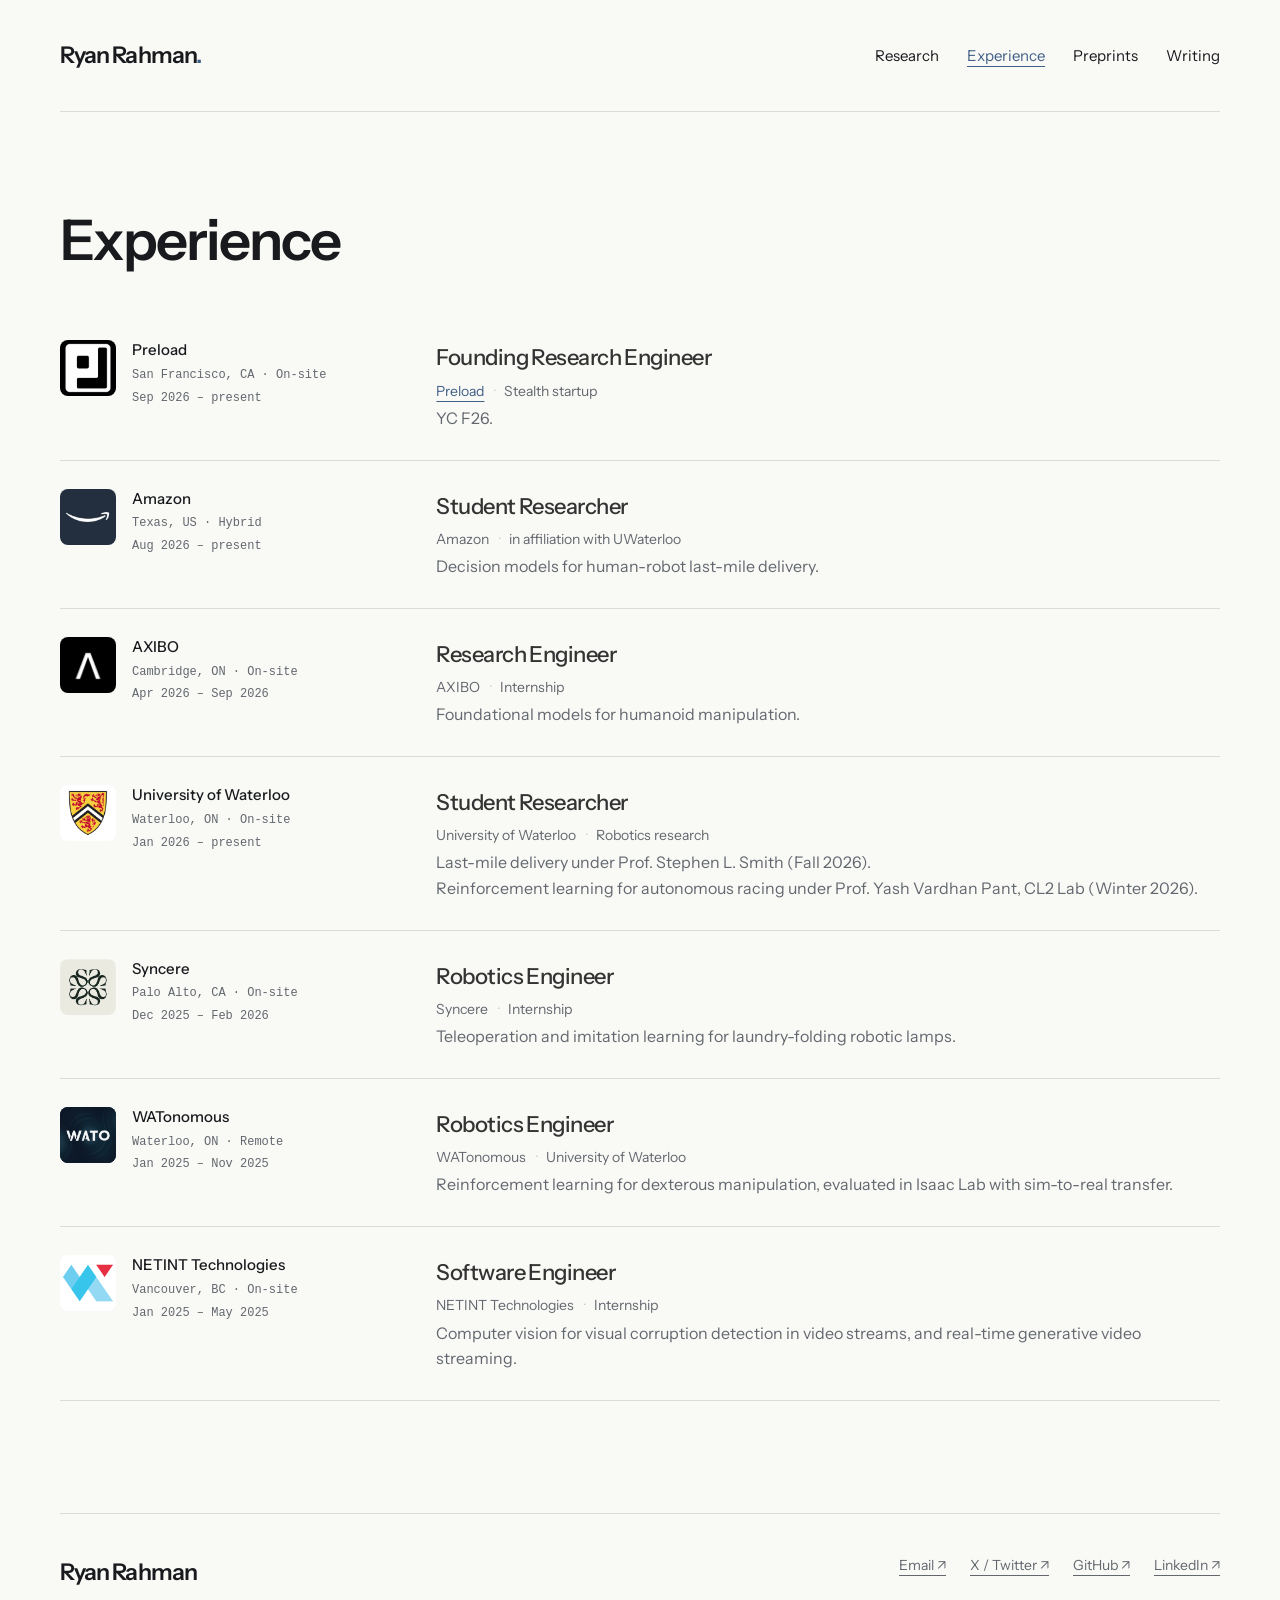
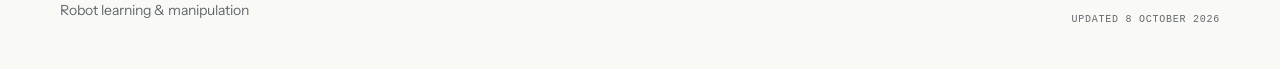
==== experience.html @ 13fdad09 "Install and configure Vercel Web Analytics ## Vercel Web Analytics Installation  Successfully instal" ====
<!doctype html>
<html lang="en">
<head>
<meta charset="utf-8">
<meta name="viewport" content="width=device-width, initial-scale=1"><title>Experience · Ryan Rahman</title>
<meta name="description" content="Ryan Rahman, robot learning researcher working on long-horizon manipulation, post-training, and force-aware manipulation. Founding Research Engineer at Preload and accelerated MASc researcher at Waterloo.">
<link rel="preconnect" href="https://fonts.googleapis.com">
<link rel="preconnect" href="https://fonts.gstatic.com" crossorigin>
<link href="https://fonts.googleapis.com/css2?family=Instrument+Sans:wght@400;500;600;700&display=swap" rel="stylesheet">
<link rel="stylesheet" href="assets/legacy.css">
<link rel="stylesheet" href="assets/site.css">
<script>
  window.va = window.va || function () { (window.vaq = window.vaq || []).push(arguments); };
</script>
<script defer src="/_vercel/insights/script.js"></script>
</head>
<body><a class="skip-link" href="#main">Skip to content</a>
<div class="site-shell">
<header class="site-header"><a class="home-link" href="index.html" aria-label="Ryan Rahman home">Ryan Rahman<span class="brand-dot">.</span></a>
<nav aria-label="Main navigation"><a href="research.html">Research</a><a href="experience.html" aria-current="page">Experience</a><a href="preprints.html">Preprints</a><a href="writing.html">Writing</a></nav>
</header>
<main id="main">
<div class="collection-intro"><h1 id="page-title">Experience</h1></div><section id="experience" class="content-section standalone-content" aria-labelledby="page-title">


      <div class="entry">
        <div class="sidenote company-meta"><span class="company-logo preload"><img src="assets/logos/preload.png" alt="" width="56" height="56" loading="lazy"></span><div><b>Preload</b><br>San Francisco, CA · On-site<br>Sep 2026 – present</div></div>
        <p class="role">Founding Research Engineer</p>
        <p class="org"><a href="https://preload.ai/" target="_blank" rel="noopener">Preload</a> <span class="dot">·</span> Stealth startup</p>
        <p class="desc">YC F26.</p>
      </div>

      <div class="entry">
        <div class="sidenote company-meta"><span class="company-logo amazon"><img src="assets/logos/amazon.png" alt="" width="56" height="56" loading="lazy"></span><div><b>Amazon</b><br>Texas, US · Hybrid<br>Aug 2026 – present</div></div>
        <p class="role">Student Researcher</p>
        <p class="org">Amazon <span class="dot">·</span> in affiliation with UWaterloo</p>
        <p class="desc">Decision models for human-robot last-mile delivery.</p>
      </div>

      <div class="entry">
        <div class="sidenote company-meta"><span class="company-logo axibo"><img src="assets/logos/axibo-mark.png" alt="" width="56" height="56" loading="lazy"></span><div><b>AXIBO</b><br>Cambridge, ON · On-site<br>Apr 2026 – Sep 2026</div></div>
        <p class="role">Research Engineer</p>
        <p class="org">AXIBO <span class="dot">·</span> Internship</p>
        <p class="desc">Foundational models for humanoid manipulation.</p>
      </div>

      <div class="entry">
        <div class="sidenote company-meta"><span class="company-logo waterloo"><img src="assets/logos/waterloo.png" alt="" width="56" height="56" loading="lazy"></span><div><b>University of Waterloo</b><br>Waterloo, ON · On-site<br>Jan 2026 – present</div></div>
        <p class="role">Student Researcher</p>
        <p class="org">University of Waterloo <span class="dot">·</span> Robotics research</p>
        <p class="desc">Last-mile delivery under Prof. Stephen L. Smith (Fall 2026).<br>Reinforcement learning for autonomous racing under Prof. Yash Vardhan Pant, CL2 Lab (Winter 2026).</p>
      </div>

      <div class="entry">
        <div class="sidenote company-meta"><span class="company-logo syncere"><img src="assets/logos/syncere.png" alt="" width="56" height="56" loading="lazy"></span><div><b>Syncere</b><br>Palo Alto, CA · On-site<br>Dec 2025 – Feb 2026</div></div>
        <p class="role">Robotics Engineer</p>
        <p class="org">Syncere <span class="dot">·</span> Internship</p>
        <p class="desc">Teleoperation and imitation learning for laundry-folding robotic lamps.</p>
      </div>

      <div class="entry">
        <div class="sidenote company-meta"><span class="company-logo watonomous"><img src="assets/logos/watonomous.png" alt="" width="56" height="56" loading="lazy"></span><div><b>WATonomous</b><br>Waterloo, ON · Remote<br>Jan 2025 – Nov 2025</div></div>
        <p class="role">Robotics Engineer</p>
        <p class="org">WATonomous <span class="dot">·</span> University of Waterloo</p>
        <p class="desc">Reinforcement learning for dexterous manipulation, evaluated in Isaac Lab with sim-to-real transfer.</p>
      </div>

      <div class="entry">
        <div class="sidenote company-meta"><span class="company-logo netint"><img src="assets/logos/netint.png" alt="" width="56" height="56" loading="lazy"></span><div><b>NETINT Technologies</b><br>Vancouver, BC · On-site<br>Jan 2025 – May 2025</div></div>
        <p class="role">Software Engineer</p>
        <p class="org">NETINT Technologies <span class="dot">·</span> Internship</p>
        <p class="desc">Computer vision for visual corruption detection in video streams, and real-time generative video streaming.</p>
      </div>
    </section></main>
<footer class="site-footer">
<div><a class="home-link" href="index.html">Ryan Rahman</a>
<p>Robot learning &amp; manipulation</p>
</div>
<div class="footer-links"><a href="mailto:r8rahman@uwaterloo.ca">Email ↗</a><a href="https://x.com/ryanrahman360">X / Twitter ↗</a><a href="https://github.com/ryanrahman27">GitHub ↗</a><a href="https://www.linkedin.com/in/ryan-rahman27/">LinkedIn ↗</a><span class="eyebrow">Updated 8 October 2026</span>
</div>
</footer>
</div>

</body>
</html>
---- assets/legacy.css ----
:root{
    --bg:#ffffff; --text:#333333; --muted:#777777; --soft:#f7f7f7;
    --rule:#e5e5e5; --link:#337ab7; --link-h:#23527c;
    --sans:'Montserrat','Helvetica Neue',Arial,sans-serif;
    --mono:'SFMono-Regular','Consolas','Liberation Mono',Menlo,monospace;
    --w:730px;
  }
  *,*::before,*::after{ box-sizing:border-box; }
  html{ -webkit-text-size-adjust:100%; scroll-behavior:smooth; }
  @media (prefers-reduced-motion:reduce){ html{ scroll-behavior:auto; } }
  body{
    margin:0; background:var(--bg); color:var(--text);
    font-family:var(--sans); font-size:15px; line-height:1.6;
    -webkit-font-smoothing:antialiased; text-rendering:optimizeLegibility;
  }
  a{ color:var(--link); text-decoration:none; }
  a:hover{ color:var(--link-h); text-decoration:underline; }
  img{ max-width:100%; }
  b,strong{ font-weight:600; }

  .page{ max-width:var(--w); margin:0 auto; padding:20px 15px 40px; }

  /* ---------- Header (brand + nav) ---------- */
  .header{
    display:flex; justify-content:space-between; align-items:baseline;
    flex-wrap:wrap; gap:.4rem 1rem;
    border-bottom:1px solid var(--rule); padding-bottom:12px; margin-bottom:26px;
  }
  .brand{ font-size:22px; font-weight:500; color:#333; margin:0; line-height:40px; letter-spacing:.01em; }
  .tabs{ display:flex; flex-wrap:wrap; gap:2px; }
  .tab{
    font-family:var(--sans); font-size:12px; font-weight:500; letter-spacing:.05em;
    text-transform:uppercase; color:var(--link); background:none; border:0; cursor:pointer;
    padding:8px 12px; border-radius:4px; line-height:1; transition:background .15s,color .15s;
  }
  .tab:hover{ color:var(--link-h); background:var(--soft); text-decoration:none; }
  .tab[aria-selected="true"]{ color:#fff; background:var(--link); }
  .tab:focus-visible{ outline:2px solid var(--link); outline-offset:2px; }

  /* ---------- Intro (bio) ---------- */
  .intro{ margin-bottom:38px; }
  .subtitle{ font-size:16px; color:var(--muted); margin:0 0 1.3rem; }
  .abstract{ margin:0; }
  .abstract p{ margin:0; line-height:1.7; }
  .byline{ display:flex; flex-wrap:wrap; align-items:baseline; gap:.3rem .8rem; font-size:13.5px; color:var(--muted); margin-top:1.5rem; }
  .byline .sep{ color:#ccc; }
  .byline .affil{ color:var(--muted); }

  /* ---------- About ---------- */
  .about{ display:flex; gap:1.8rem; align-items:flex-start; }
  .about-photo{ flex:0 0 210px; width:210px; height:auto; border:1px solid var(--rule); border-radius:4px; display:block; }
  .about-text{ flex:1 1 0; min-width:0; }
  .about-text .subtitle{ margin-top:0; }
  @media (max-width:36rem){ .about{ flex-direction:column; gap:1.2rem; } .about-photo{ width:170px; flex-basis:auto; } }

  /* ---------- Sections / panels ---------- */
  main{ margin:0; }
  section.panel{ margin-top:1.6rem; }
  section.panel[hidden]{ display:none; }
  section.panel > p:first-child{ margin-top:0; }
  p{ margin:0 0 1rem; }

  h2.section{ font-size:20px; font-weight:500; color:#333; border-bottom:1px solid var(--rule); padding-bottom:6px; margin:0 0 18px; }
  h2.section .no{ color:var(--link); font-weight:500; margin-right:.4rem; }
  h3.sub{ font-size:18px; font-weight:600; color:#333; margin:30px 0 8px; line-height:1.3; }
  h3.sub:first-of-type{ margin-top:6px; }
  h3.sub .no{ color:var(--link); font-weight:600; margin-right:.45rem; }
  a.ref{ color:var(--link); }

  /* ---------- Experience entries ---------- */
  .entry{ margin-bottom:22px; }
  .entry .role{ font-size:16px; font-weight:600; color:#333; margin:0; }
  .entry .org{ font-size:13px; color:var(--muted); margin:2px 0 6px; }
  .entry .org .dot{ color:#ccc; margin:0 .4rem; }
  .entry .desc{ margin:4px 0 0; }
  .sidenote{ display:block; font-size:12px; color:var(--muted); line-height:1.5; margin:0 0 3px; }
  .sidenote b{ color:#555; font-weight:600; }
  ul.tight{ margin:.3rem 0 0; padding-left:1.15rem; }
  ul.tight li{ margin-bottom:.4rem; }
  ul.tight li::marker{ color:#bbb; }

  /* ---------- Figures / diagrams ---------- */
  figure{ margin:20px 0; }
  .plate{ background:var(--soft); border:1px solid var(--rule); border-radius:4px; padding:18px 16px; overflow-x:auto; }
  figcaption{ font-size:13px; color:var(--muted); margin-top:8px; line-height:1.5; }
  figcaption b{ color:#555; font-weight:600; }
  figure video.vid{ width:100%; height:auto; display:block; border:1px solid var(--rule); border-radius:4px; background:#000; }
  .flow{ display:flex; align-items:stretch; gap:.5rem; min-width:max-content; }
  .flow.col{ flex-direction:column; min-width:0; }
  .node{ flex:1 1 0; min-width:8.5rem; background:#fff; border:1px solid var(--rule); border-radius:4px; padding:.65rem .7rem; display:flex; flex-direction:column; gap:.15rem; justify-content:center; }
  .node .t{ font-size:13px; font-weight:600; color:#333; line-height:1.2; }
  .node .d{ font-family:var(--mono); font-size:10px; color:var(--muted); line-height:1.35; }
  .node.accent{ border-color:var(--link); }
  .node.accent .t{ color:var(--link); }
  .node.frozen{ background:#eee; border-style:dashed; }
  .arrow{ align-self:center; color:#bbb; font-size:1rem; flex:0 0 auto; }

  .photo-row{ display:grid; grid-template-columns:1fr 1fr; gap:.7rem; }
  .photo-row img{ width:100%; height:auto; display:block; border:1px solid var(--rule); border-radius:4px; background:var(--soft); }
  @media (max-width:34rem){ .photo-row{ grid-template-columns:1fr; } }

  /* ---------- Stat row ---------- */
  .stats{ display:grid; grid-template-columns:repeat(auto-fit,minmax(7rem,1fr)); gap:0; margin:16px 0 0; border:1px solid var(--rule); border-radius:4px; overflow:hidden; }
  .stat{ padding:12px 14px; background:var(--soft); border-right:1px solid var(--rule); }
  .stat:last-child{ border-right:0; }
  .stat .v{ font-size:16px; font-weight:600; color:#333; }
  .stat .k{ font-size:11px; text-transform:uppercase; letter-spacing:.06em; color:var(--muted); margin-top:2px; }

  /* ---------- Preprints ---------- */
  .preprint{ border:1px solid var(--rule); border-radius:4px; padding:18px 20px; margin:0 0 16px; background:#fff; }
  .preprint .status{ font-size:11px; text-transform:uppercase; letter-spacing:.08em; color:var(--link); margin:0 0 8px; }
  .preprint h3{ font-size:17px; font-weight:600; color:#333; margin:0 0 8px; line-height:1.3; }
  .preprint .q{ font-style:italic; color:var(--muted); margin:0 0 10px; }
  .preprint p.body{ font-size:14px; margin:0 0 12px; }
  .tags{ display:flex; flex-wrap:wrap; gap:6px; }
  .tag{ font-size:11px; color:var(--muted); border:1px solid var(--rule); border-radius:3px; padding:2px 8px; }
  .readlink{ font-size:13px; font-weight:500; color:var(--link); }
  .readlink:hover{ text-decoration:underline; }

  /* ---------- Discussion (collapsible) ---------- */
  details.post{ border:1px solid var(--rule); border-radius:4px; background:#fff; margin-bottom:10px; overflow:hidden; }
  details.post > summary{ cursor:pointer; list-style:none; padding:14px 92px 14px 16px; position:relative; transition:background .15s; }
  details.post > summary::-webkit-details-marker{ display:none; }
  details.post > summary:hover{ background:var(--soft); }
  details.post > summary:focus-visible{ outline:2px solid var(--link); outline-offset:-2px; }
  details.post > summary::after{ content:"Read"; position:absolute; right:16px; top:15px; font-size:11px; letter-spacing:.06em; text-transform:uppercase; color:var(--link); }
  details.post[open] > summary::after{ content:"Close"; }
  details.post[open] > summary{ border-bottom:1px solid var(--rule); }
  .post-meta{ font-size:11px; text-transform:uppercase; letter-spacing:.08em; color:var(--muted); margin:0; }
  .post-title{ font-size:16px; font-weight:600; color:#333; margin:3px 0 0; line-height:1.3; }
  .post-inner{ padding:16px; }
  details.post > .post-inner{ display:none; }
  details.post[open] > .post-inner{ display:block; }
  a.paper-card{ display:block; border:1px solid var(--rule); border-radius:4px; padding:12px 14px; margin:0 0 16px; background:var(--soft); transition:border-color .15s; }
  a.paper-card:hover{ border-color:var(--link); text-decoration:none; }
  .pc-label{ display:block; font-size:10px; text-transform:uppercase; letter-spacing:.1em; color:var(--link); margin-bottom:4px; }
  .pc-title{ display:block; font-weight:600; color:#333; font-size:15px; line-height:1.3; }
  .pc-meta{ display:block; font-size:12px; color:var(--muted); margin-top:4px; }
  .pipeline{ font-family:var(--mono); font-size:12.5px; color:#333; background:var(--soft); border:1px solid var(--rule); border-radius:4px; padding:10px 12px; margin:0 0 1rem; overflow-x:auto; white-space:nowrap; }
  ul.roles{ list-style:none; padding:0; margin:0 0 1rem; }
  ul.roles li{ font-size:14px; margin-bottom:5px; }
  ul.roles b{ color:var(--link); font-weight:600; }
  ul.roles .ar{ color:#bbb; margin:0 .3rem; }
  .mono{ font-family:var(--mono); font-size:.9em; }

  /* ---------- Footer ---------- */
  footer{ margin-top:40px; padding-top:16px; border-top:1px solid var(--rule); color:var(--muted); font-size:13px; display:flex; flex-wrap:wrap; justify-content:space-between; gap:.3rem 1rem; }
  footer a{ color:var(--muted); }
  footer a:hover{ color:var(--link); }

  ::selection{ background:rgba(51,122,183,.22); }
---- assets/site.css ----
:root{--bg:#f9f9f6;--text:#181a1d;--muted:#63686f;--soft:#eeefeb;--rule:#d9ddd9;--link:#405f86;--link-h:#263f60;--sans:'Instrument Sans',Arial,sans-serif;--w:1160px}

body{font-size:18px;line-height:1.6}
a{text-decoration:underline;text-underline-offset:5px;text-decoration-thickness:1px;transition:color .18s,background .18s}
a:focus-visible,summary:focus-visible,video:focus-visible{outline:2px solid var(--link);outline-offset:6px}
h1,h2,h3{color:var(--text);line-height:1.15;letter-spacing:-.035em}
p{max-width:70ch}
h1{font-size:72px;font-weight:600;margin:24px 0}
h2{font-size:32px;font-weight:500;margin:0}
h3{font-size:28px;font-weight:500;margin:0 0 16px}
.site-shell{max-width:1280px;padding:0 60px;margin:auto}
.site-header{display:flex;justify-content:space-between;align-items:center;gap:24px;min-height:112px;border-bottom:1px solid var(--rule)}
.home-link{font-size:23px;font-weight:600;color:var(--text);text-decoration:none;letter-spacing:-.04em}
.brand-dot{color:var(--link)}
.site-header nav{display:flex;gap:28px;flex-wrap:wrap}
.site-header nav a{font-size:15px;color:var(--text);text-decoration:none;padding:12px 0}
.site-header nav a:hover,.site-header nav a[aria-current]{color:var(--link);text-decoration:underline}
.eyebrow{font:12px/1.6 var(--mono);text-transform:uppercase;letter-spacing:.075em;color:var(--muted);margin:0 0 16px}
.hero{padding:80px 0 0}
.hero-layout{display:grid;grid-template-columns:minmax(0,1fr) 240px;gap:56px;align-items:start}
.hero-intro{font-size:26px;line-height:1.45;letter-spacing:-.025em;color:var(--muted);max-width:680px;margin:0 0 20px}
.hero-affiliation{font-size:15px;max-width:680px;color:var(--muted)}
.portrait{width:240px;height:240px;object-fit:cover;object-position:center 20%;justify-self:end;margin-top:34px}
.hero-actions{display:flex;gap:32px;align-items:center;margin:32px 0 56px}
.hero-actions a{font-size:17px;font-weight:500;color:var(--text);padding:8px 0}
.hero-actions a:first-child{color:var(--link)}
.hero-actions span{margin-left:6px}
.file-type{font:10px var(--mono);color:var(--muted)}
.affiliations{display:grid;grid-template-columns:1fr 1fr;gap:48px;border-top:1px solid var(--rule);padding-top:32px}
.affiliations h2{font-size:21px;font-weight:600;margin-bottom:8px;letter-spacing:-.02em}
.affiliations .eyebrow{margin-bottom:12px}
.affiliations p:last-child{font-size:16px;color:var(--muted);margin:0}
.content-section{margin-top:112px;scroll-margin-top:32px}
.section-heading{display:flex;gap:20px;align-items:baseline;border-bottom:1px solid var(--rule);padding-bottom:24px;margin-bottom:0}
.section-heading .eyebrow{margin:0;color:var(--link)}
.section-heading>a{margin-left:auto;font-size:14px;white-space:nowrap}
.work-row{display:grid;grid-template-columns:40% 1fr;gap:64px;align-items:center;padding:40px 0;border-bottom:1px solid var(--rule)}
.work-media{display:block;margin:0;min-width:0}
.work-media img,.work-media video{display:block;width:100%;height:auto;aspect-ratio:16/10;object-fit:cover;background:var(--soft)}
.work-media figcaption{font-size:12px;margin-top:8px}
.work-copy h3 a{color:var(--text);text-decoration:none}
.work-copy h3 a:hover{text-decoration:underline}
.work-copy p{font-size:17px;color:var(--muted);margin-bottom:16px}
.work-copy .eyebrow{font-size:11px;letter-spacing:.04em}
.work-copy .work-note{font-size:13px}
.text-link{font-size:15px;display:inline-block;padding:8px 0;margin-right:24px}
.entry{display:grid;grid-template-columns:29% 1fr;column-gap:40px;row-gap:4px;padding:28px 0;border-bottom:1px solid var(--rule);margin:0}
.entry .sidenote{grid-column:1;grid-row:1/4;font:12px/1.9 var(--mono)}
.entry .sidenote b{font:500 15px var(--sans);display:inline-block;margin-bottom:4px;color:var(--text)}
.entry .role{grid-column:2;font-size:22px;font-weight:500;letter-spacing:-.025em}
.entry .org,.entry .desc{grid-column:2;margin:0}
.entry .org{font-size:14px}
.entry .desc{font-size:16px;color:var(--muted)}
.preprint{background:transparent;border:0;border-bottom:1px solid var(--rule);border-radius:0;padding:32px 0;margin:0}
.preprint h3{font-size:25px;font-weight:500;max-width:850px}
.preprint .status{font:12px/1.6 var(--mono);color:var(--link)}
.preprint p.body,.preprint .q{font-size:16px;max-width:75ch}
.preprint .q{font-style:normal}
.preprint p.body{color:var(--muted)}
.tags{margin:20px 0 0}
.tag{border:0;padding:0 16px 0 0;font:11px/1.6 var(--mono)}
.readlink{font-size:15px}
#preprints>.section-heading+p{margin-top:24px;font-size:16px;color:var(--muted)}
details.post{background:transparent;border:0;border-bottom:1px solid var(--rule);border-radius:0;margin:0}
details.post>summary{padding:28px 76px 28px 0}
details.post>summary::after{right:0;top:33px;font:11px var(--mono)}
.post-title{font-size:22px;font-weight:500;margin-top:10px}
.post-meta{font:11px/1.5 var(--mono)}
.post-inner{max-width:850px;padding:24px 0 32px}
.post-body{font-size:17px}
.post-body p{max-width:70ch}
.paper-card{max-width:70ch}
.site-footer{margin:112px 0 0;padding:40px 0;align-items:start;font-size:14px}
.site-footer p{margin:8px 0}
.footer-links{display:flex;gap:24px;flex-wrap:wrap;justify-content:flex-end;max-width:400px}
.footer-links .eyebrow{flex-basis:100%;text-align:right;margin:12px 0 0;font-size:10px}
.skip-link{position:absolute;left:24px;top:-100px;padding:12px;background:var(--bg);z-index:5}
.skip-link:focus{top:12px}
.collection-intro{padding-top:72px}
.collection-intro h1{font-size:56px}
.collection-intro p:not(.eyebrow){max-width:650px;color:var(--muted)}
.collection-intro+.content-section{margin-top:64px}
.collection-intro+.content-section>p{margin-top:28px;max-width:75ch}
h3.sub{font-size:29px;font-weight:500;margin:64px 0 16px}
h3.sub:first-of-type{margin-top:40px}
.content-section>.sidenote{margin:0 0 24px}
.content-section>p{max-width:75ch}
.photo-row img{object-fit:contain;max-height:420px}
.stats{border-radius:0}
.plate,.node{border-radius:0}
.collection-intro~.content-section .section-heading h2{font-size:28px}
#rocky{scroll-margin-top:30px}
::selection{background:#dce4ed}

@media(min-width:1600px){.hero{padding-top:96px}
}

@media(max-width:900px){.site-shell{padding:0 32px}
.site-header nav{gap:20px}
.hero-layout{grid-template-columns:minmax(0,1fr) 180px;gap:24px}.portrait{width:180px;height:180px}
h1{font-size:60px}
.hero-intro{font-size:23px}
.work-row{gap:32px;grid-template-columns:42% 1fr}
.work-copy h3{font-size:24px}
.entry{grid-template-columns:32% 1fr;gap:8px 24px}
}

@media(max-width:600px){body{font-size:17px}
.site-shell{padding:0 22px}
.site-header{display:block;padding:24px 0 12px;min-height:0}
.home-link{font-size:21px}
.site-header nav{justify-content:space-between;gap:8px;margin-top:12px}
.site-header nav a{font-size:13px;padding:12px 0}
.hero{padding-top:48px}
.hero-layout{display:block}
.portrait{display:block;width:160px;height:160px;margin:0 0 32px}
h1{font-size:44px;letter-spacing:-.045em;margin:20px 0 24px}
.hero-intro{font-size:21px;line-height:1.5}
.hero-affiliation{font-size:14px;margin-top:24px}
.hero-actions{gap:26px;margin:24px 0 40px}
.hero-actions a{font-size:16px}
.affiliations{grid-template-columns:1fr;gap:28px;padding-top:28px}
.affiliations h2{font-size:20px}
.affiliations p:last-child{font-size:15px}
.content-section{margin-top:64px}
.section-heading{gap:12px;padding-bottom:20px;flex-wrap:wrap}
.section-heading h2{font-size:27px}
.section-heading>a{font-size:12px}
.work-row{grid-template-columns:1fr;gap:24px;padding:28px 0 32px}
.work-copy h3{font-size:26px}
.work-copy .eyebrow{font-size:10px;margin-bottom:12px}
.work-copy p{font-size:16px}
.entry{display:block;padding:24px 0}
.entry .sidenote{margin-bottom:14px}
.entry .role{font-size:22px}
.entry .org{margin:6px 0 12px}
.preprint h3{font-size:23px}
.post-title{font-size:21px}
.post-meta{font-size:10px}
.site-footer{display:block;margin-top:64px;padding:28px 0}
.footer-links{justify-content:flex-start;margin-top:24px}
.footer-links .eyebrow{text-align:left}
.collection-intro{padding-top:48px}
.collection-intro h1{font-size:42px}
h3.sub{font-size:25px}
.stats{grid-template-columns:1fr 1fr}
.stat:nth-child(2){border-right:0}
.node{min-width:150px}
img{max-width:100%}
}

@media(prefers-reduced-motion:reduce){*,*::before,*::after{scroll-behavior:auto!important;transition:none!important;animation:none!important}
}


.standalone-content{margin-top:40px!important}.standalone-content>p:first-child{color:var(--muted)}
.entry .company-meta{display:flex;gap:16px;align-items:flex-start}
.company-logo{display:flex;flex:0 0 56px;width:56px;height:56px;align-items:center;justify-content:center;background:#fff;border-radius:8px;overflow:hidden}
.company-logo img{width:56px;height:56px;object-fit:contain;display:block}
.company-logo.watonomous{background:#0d1d29}
.company-logo.watonomous img{width:56px;height:56px}
.hero-actions{margin-bottom:12px}
.social-links{display:flex;flex-wrap:wrap;gap:24px;margin:0 0 56px}
.social-links a{font-size:14px;padding:8px 0}
@media(max-width:600px){.social-links{margin-bottom:40px;gap:24px}.entry .company-meta{margin-bottom:20px}}
.company-logo.axibo{padding:4px;background:#000}.company-logo.axibo img{width:48px;height:48px;object-fit:contain}
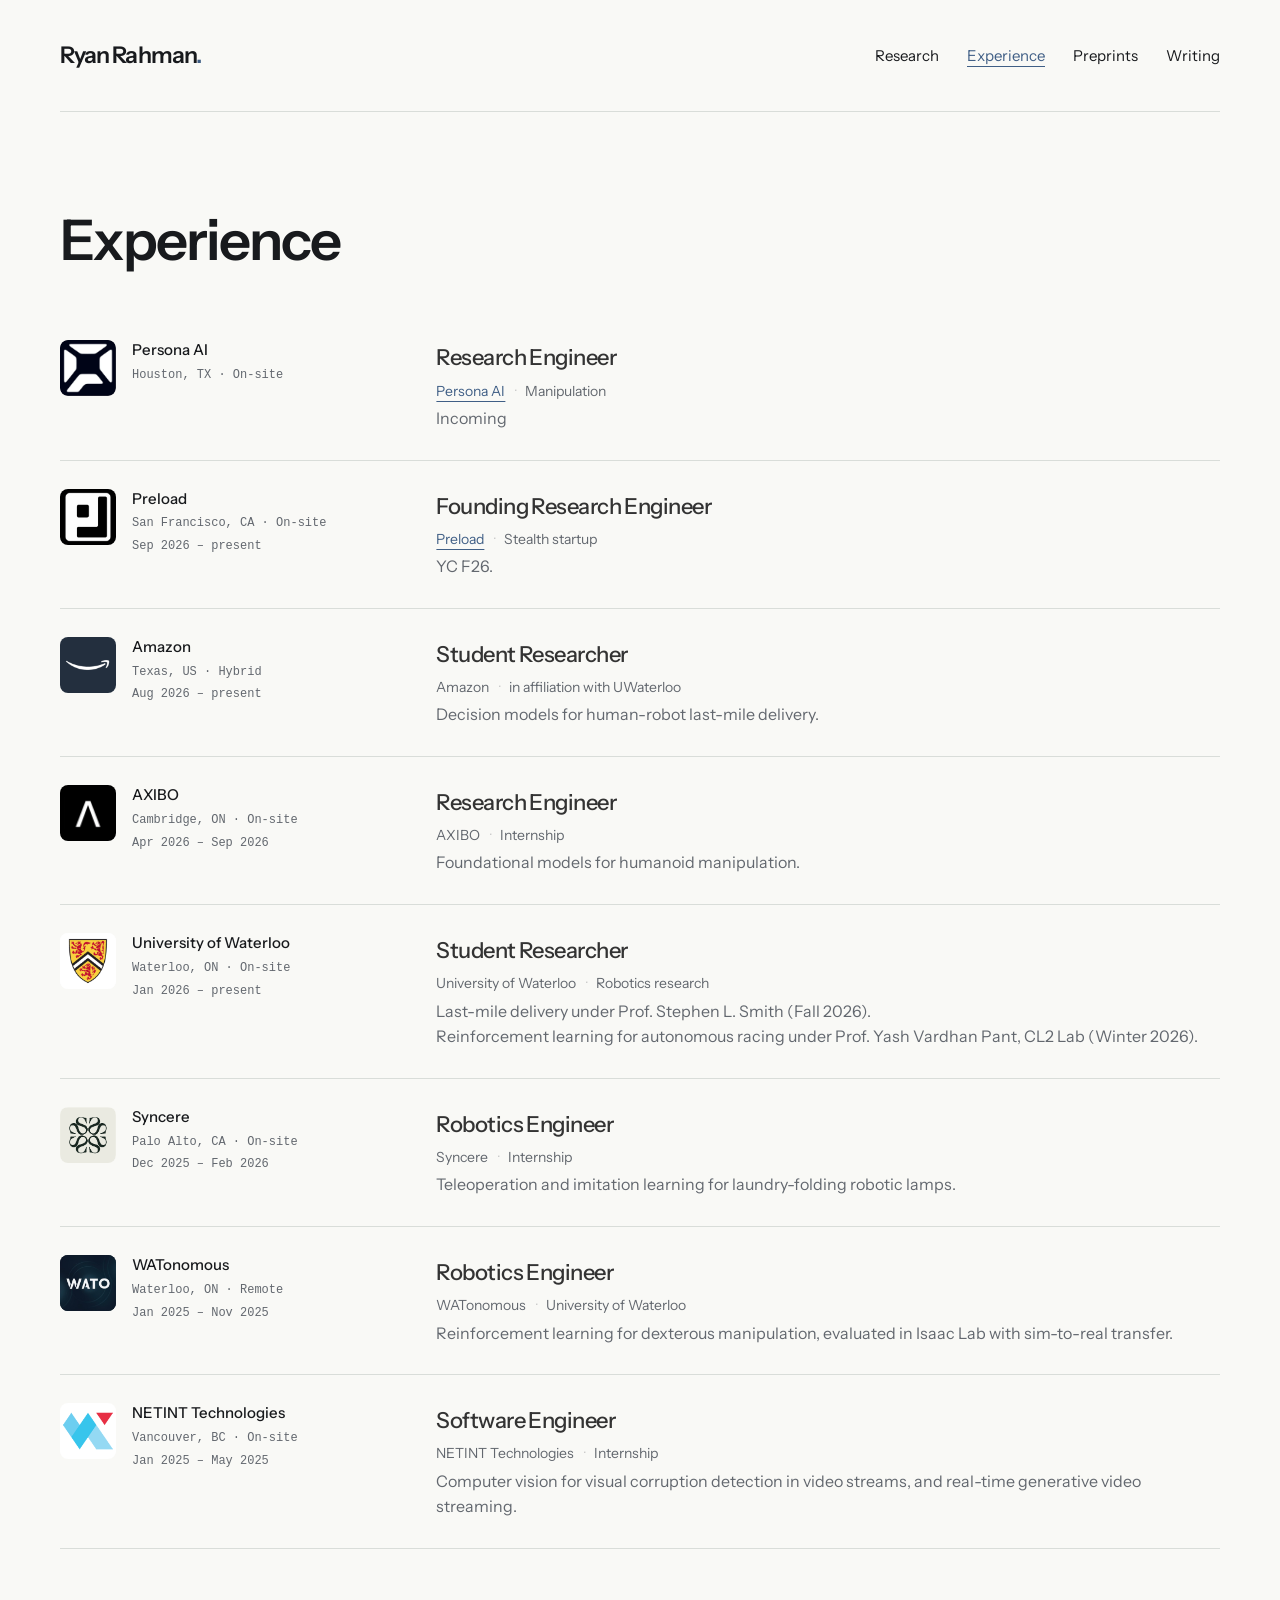
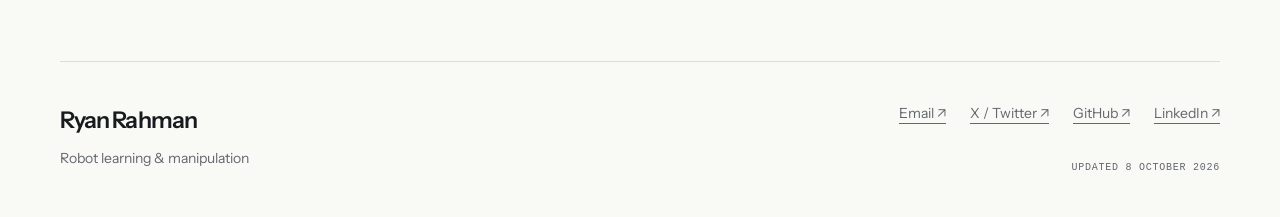
==== commit 270a2cf0: "Add incoming Persona AI research engineer role" ====
--- a/experience.html
+++ b/experience.html
@@ -21,6 +21,13 @@
 </header>
 <main id="main">
 <div class="collection-intro"><h1 id="page-title">Experience</h1></div><section id="experience" class="content-section standalone-content" aria-labelledby="page-title">
+
+      <div class="entry">
+        <div class="sidenote company-meta"><span class="company-logo persona"><img src="assets/logos/persona.webp" alt="" width="56" height="56" loading="lazy"></span><div><b>Persona AI</b><br>Houston, TX · On-site</div></div>
+        <p class="role">Research Engineer</p>
+        <p class="org"><a href="https://persona.ai/" target="_blank" rel="noopener">Persona AI</a> <span class="dot">·</span> Manipulation</p>
+        <p class="desc">Incoming</p>
+      </div>
 
 
       <div class="entry">
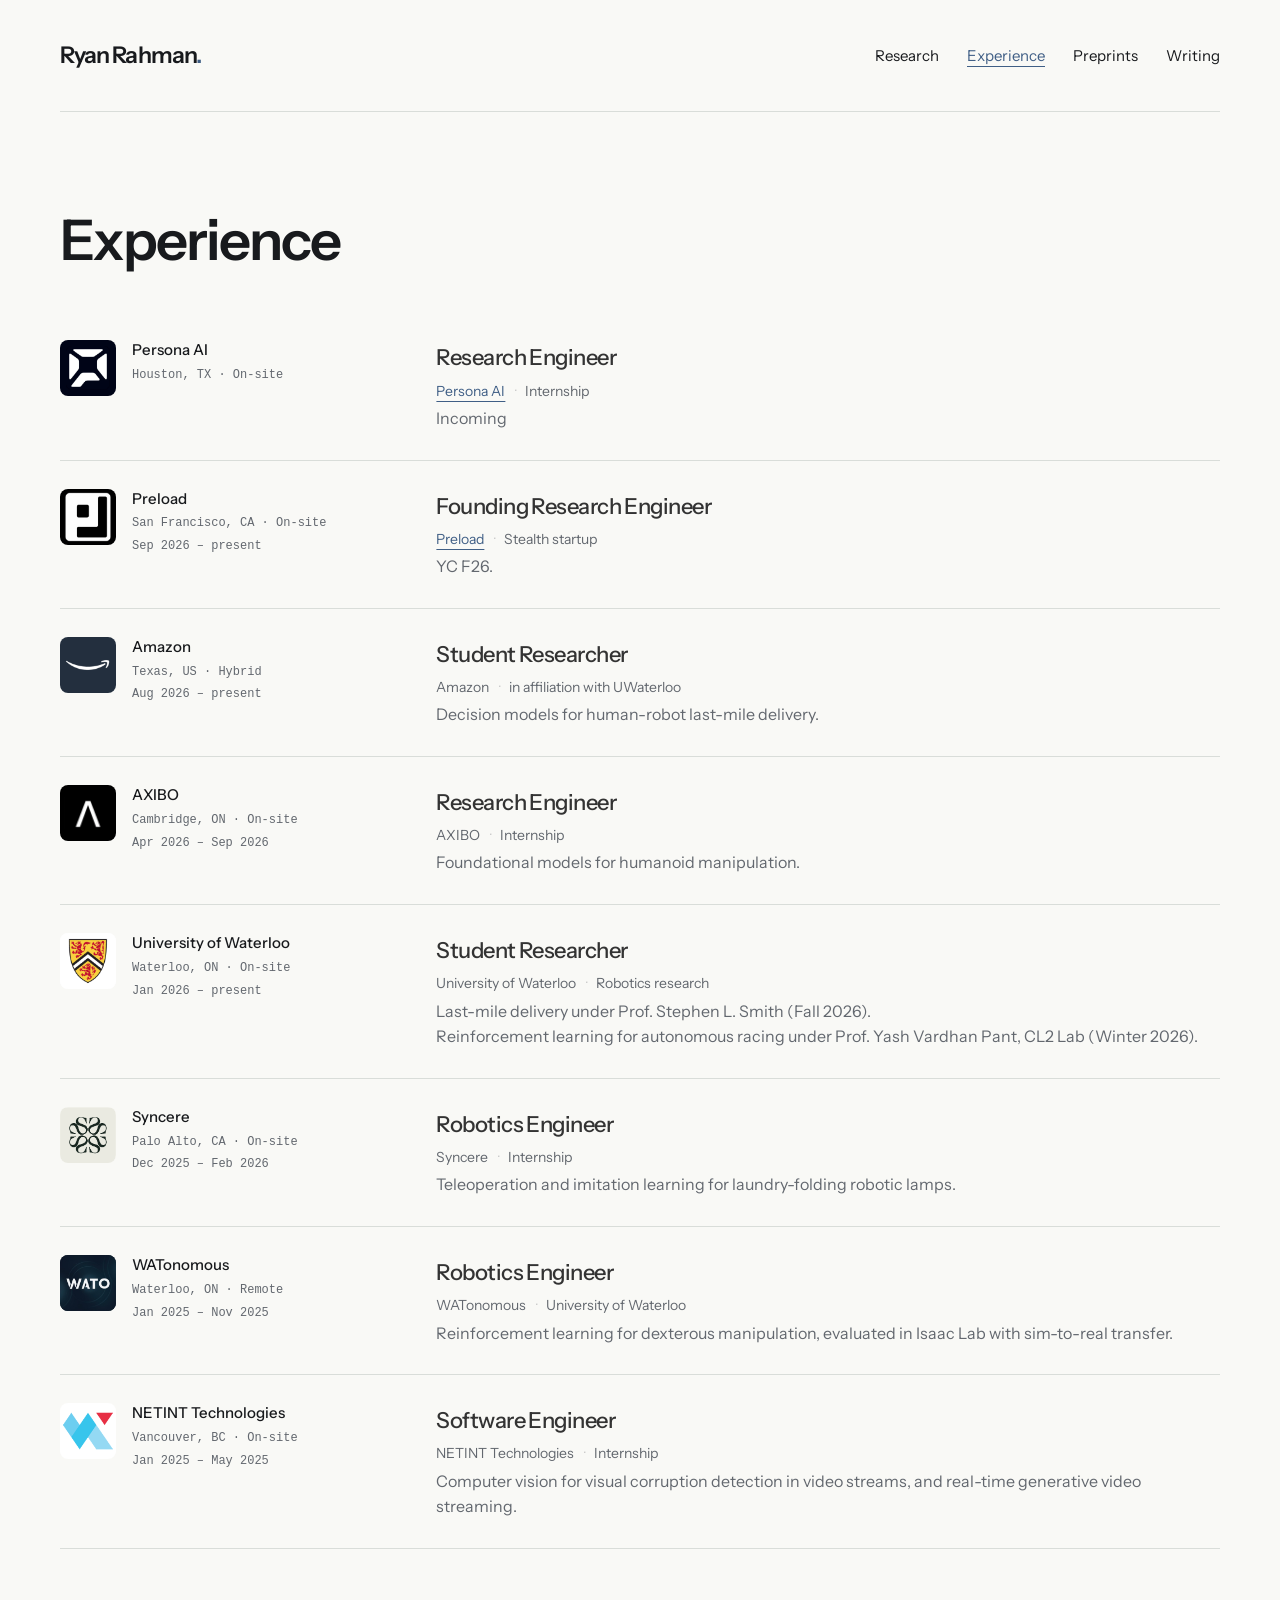
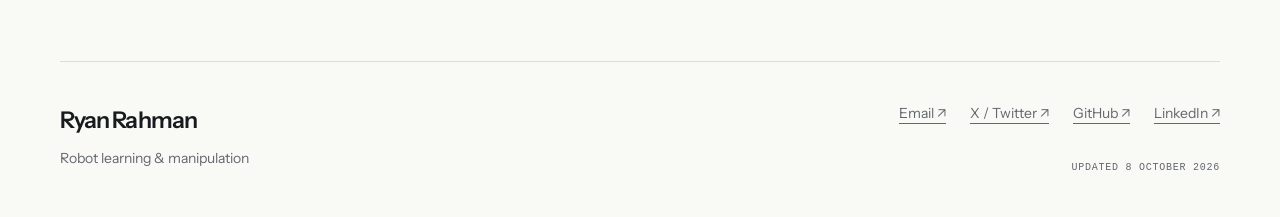
==== commit f7a10b8c: "Label Persona AI role as internship" ====
--- a/experience.html
+++ b/experience.html
@@ -25,7 +25,7 @@
       <div class="entry">
         <div class="sidenote company-meta"><span class="company-logo persona"><img src="assets/logos/persona.webp" alt="" width="56" height="56" loading="lazy"></span><div><b>Persona AI</b><br>Houston, TX · On-site</div></div>
         <p class="role">Research Engineer</p>
-        <p class="org"><a href="https://persona.ai/" target="_blank" rel="noopener">Persona AI</a> <span class="dot">·</span> Manipulation</p>
+        <p class="org"><a href="https://persona.ai/" target="_blank" rel="noopener">Persona AI</a> <span class="dot">·</span> Internship</p>
         <p class="desc">Incoming</p>
       </div>
 
--- a/assets/site.css
+++ b/assets/site.css
@@ -157,6 +157,8 @@
 .entry .company-meta{display:flex;gap:16px;align-items:flex-start}
 .company-logo{display:flex;flex:0 0 56px;width:56px;height:56px;align-items:center;justify-content:center;background:#fff;border-radius:8px;overflow:hidden}
 .company-logo img{width:56px;height:56px;object-fit:contain;display:block}
+.company-logo.persona{background:#000417;padding:6px}
+.company-logo.persona img{width:44px;height:44px;object-fit:contain}
 .company-logo.watonomous{background:#0d1d29}
 .company-logo.watonomous img{width:56px;height:56px}
 .hero-actions{margin-bottom:12px}
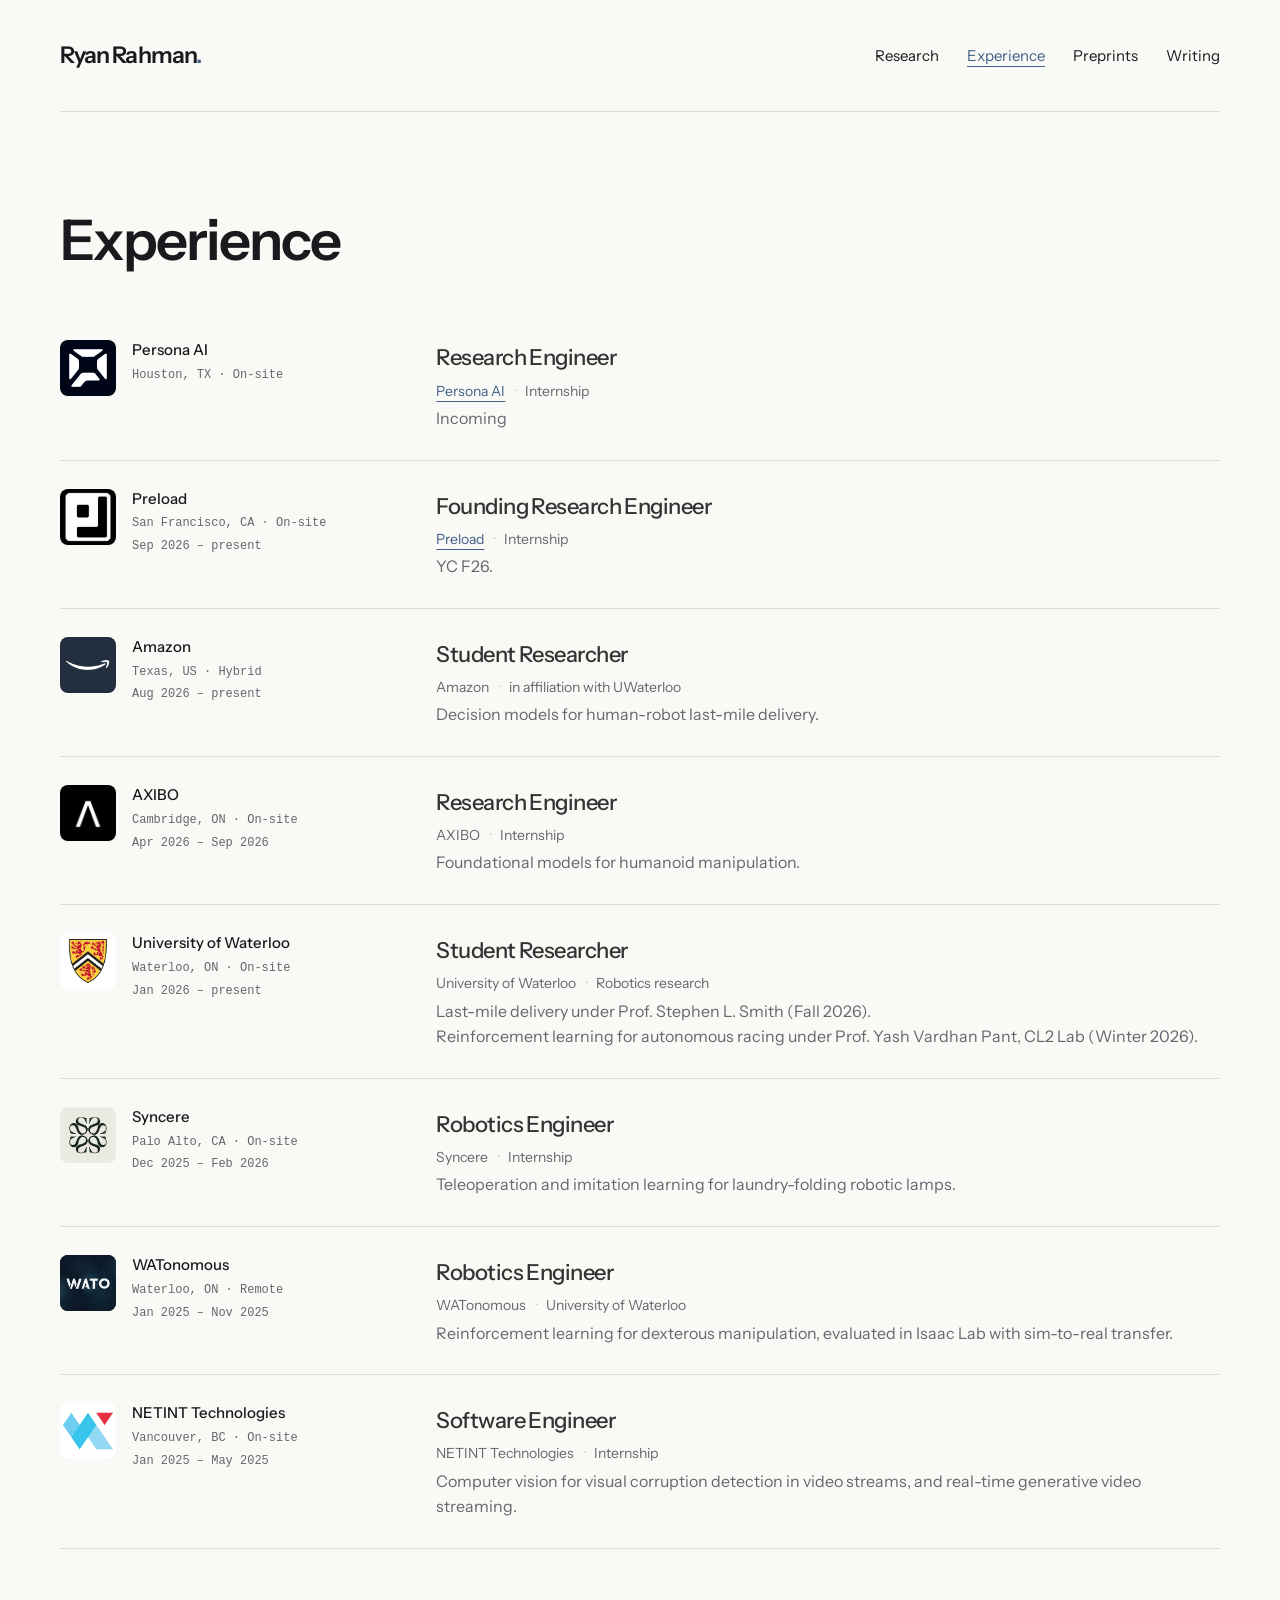
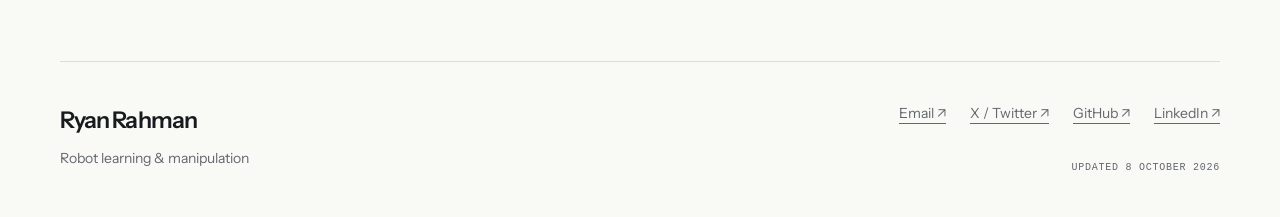
==== commit b14be735: "Label Preload role as internship" ====
--- a/experience.html
+++ b/experience.html
@@ -33,7 +33,7 @@
       <div class="entry">
         <div class="sidenote company-meta"><span class="company-logo preload"><img src="assets/logos/preload.png" alt="" width="56" height="56" loading="lazy"></span><div><b>Preload</b><br>San Francisco, CA · On-site<br>Sep 2026 – present</div></div>
         <p class="role">Founding Research Engineer</p>
-        <p class="org"><a href="https://preload.ai/" target="_blank" rel="noopener">Preload</a> <span class="dot">·</span> Stealth startup</p>
+        <p class="org"><a href="https://preload.ai/" target="_blank" rel="noopener">Preload</a> <span class="dot">·</span> Internship</p>
         <p class="desc">YC F26.</p>
       </div>
 
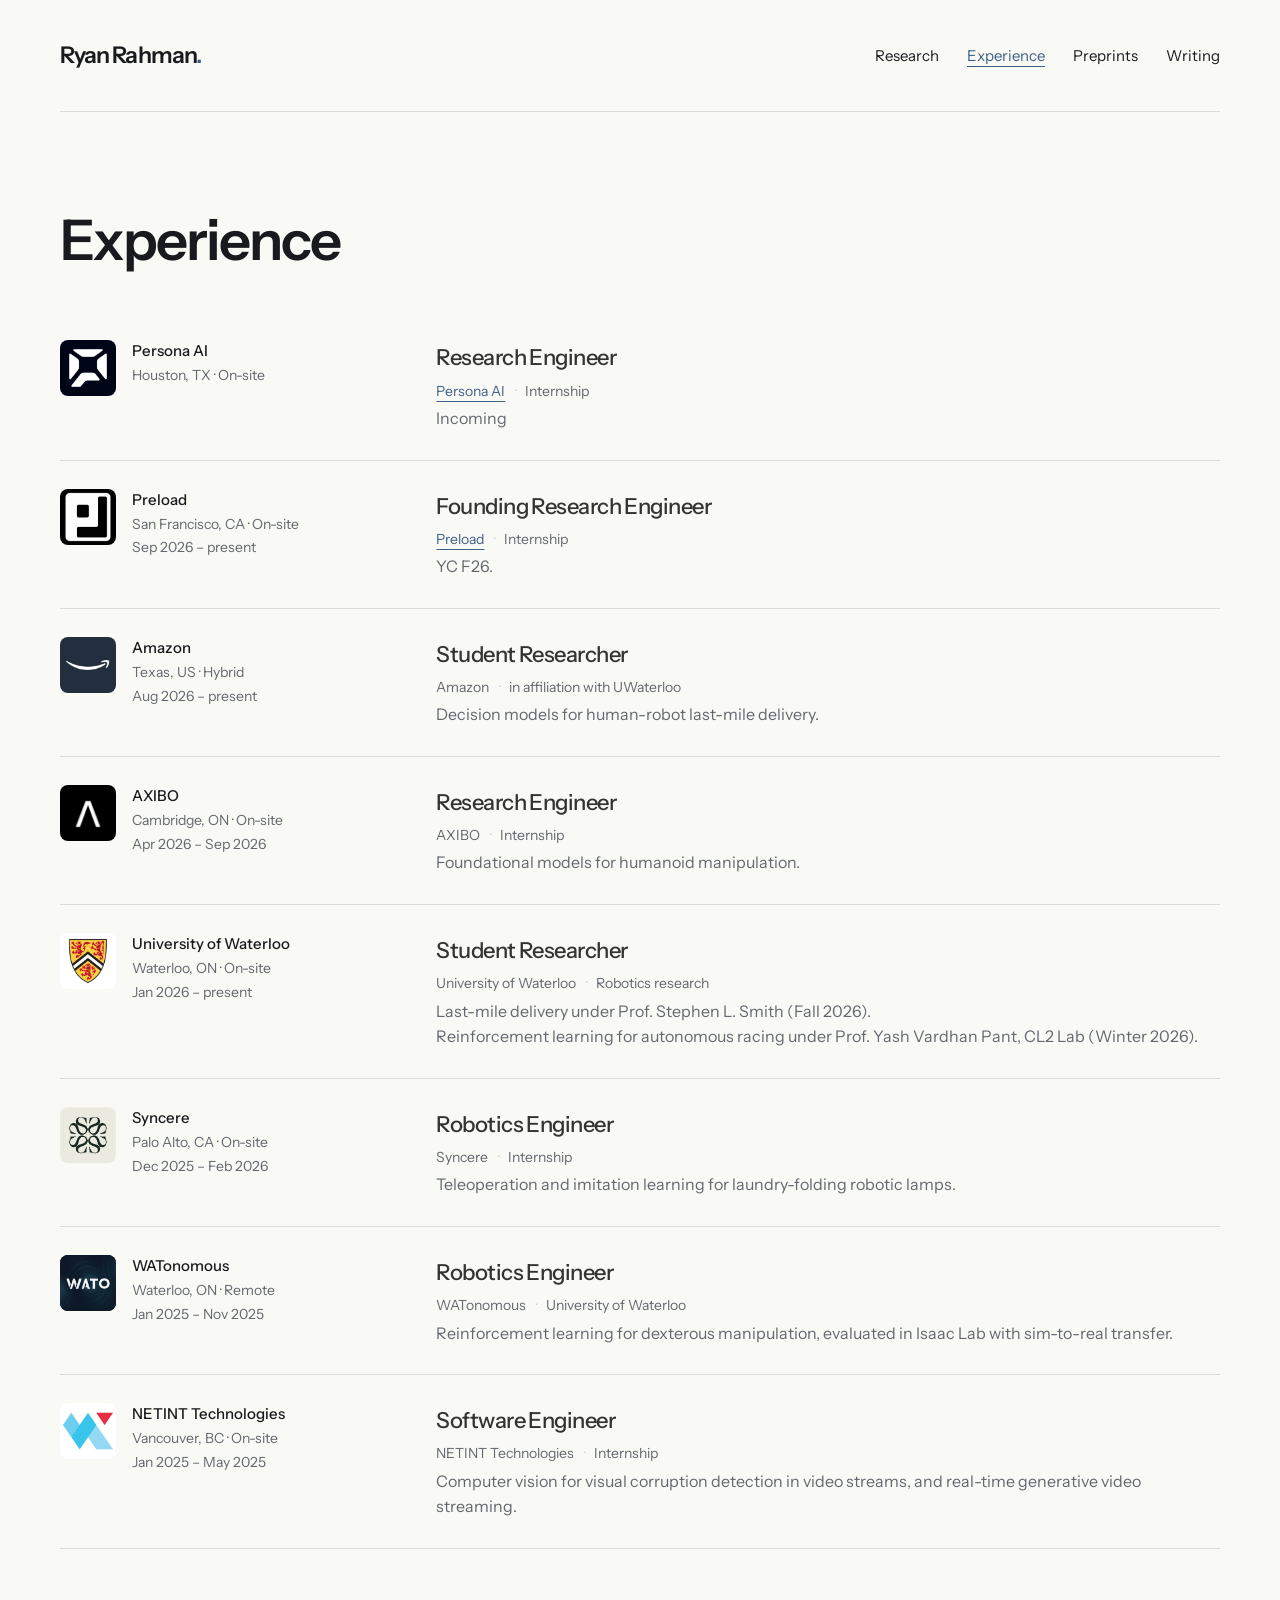
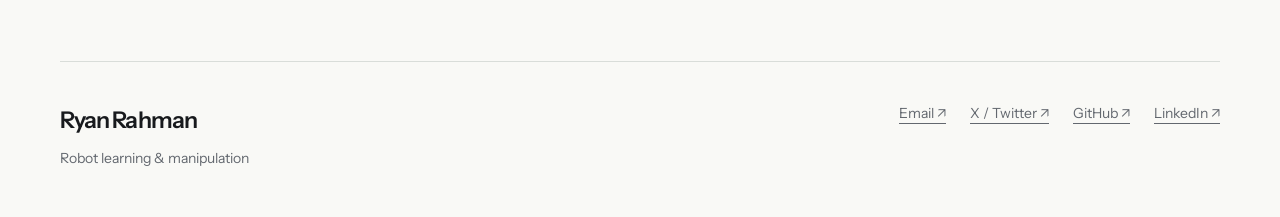
==== commit c5d413fc: "Simplify website labels and improve metadata readability" ====
--- a/experience.html
+++ b/experience.html
@@ -83,8 +83,7 @@
 <div><a class="home-link" href="index.html">Ryan Rahman</a>
 <p>Robot learning &amp; manipulation</p>
 </div>
-<div class="footer-links"><a href="mailto:r8rahman@uwaterloo.ca">Email ↗</a><a href="https://x.com/ryanrahman360">X / Twitter ↗</a><a href="https://github.com/ryanrahman27">GitHub ↗</a><a href="https://www.linkedin.com/in/ryan-rahman27/">LinkedIn ↗</a><span class="eyebrow">Updated 8 October 2026</span>
-</div>
+<div class="footer-links"><a href="mailto:r8rahman@uwaterloo.ca">Email ↗</a><a href="https://x.com/ryanrahman360">X / Twitter ↗</a><a href="https://github.com/ryanrahman27">GitHub ↗</a><a href="https://www.linkedin.com/in/ryan-rahman27/">LinkedIn ↗</a></div>
 </footer>
 </div>
 
--- a/assets/site.css
+++ b/assets/site.css
@@ -166,3 +166,10 @@
 .social-links a{font-size:14px;padding:8px 0}
 @media(max-width:600px){.social-links{margin-bottom:40px;gap:24px}.entry .company-meta{margin-bottom:20px}}
 .company-logo.axibo{padding:4px;background:#000}.company-logo.axibo img{width:48px;height:48px;object-fit:contain}
+/* Keep useful dates, statuses, and captions readable without decorative labels. */
+.entry .sidenote{font:14px/1.7 var(--sans)}
+.preprint .status,.post-meta{font:14px/1.6 var(--sans);text-transform:none;letter-spacing:0;color:var(--muted)}
+.content-section>.sidenote{font-size:16px;line-height:1.6}
+.work-media figcaption{font-size:14px;line-height:1.5}
+.stat .k{font-size:14px;text-transform:none;letter-spacing:0}
+.hero h1{margin-top:0}
